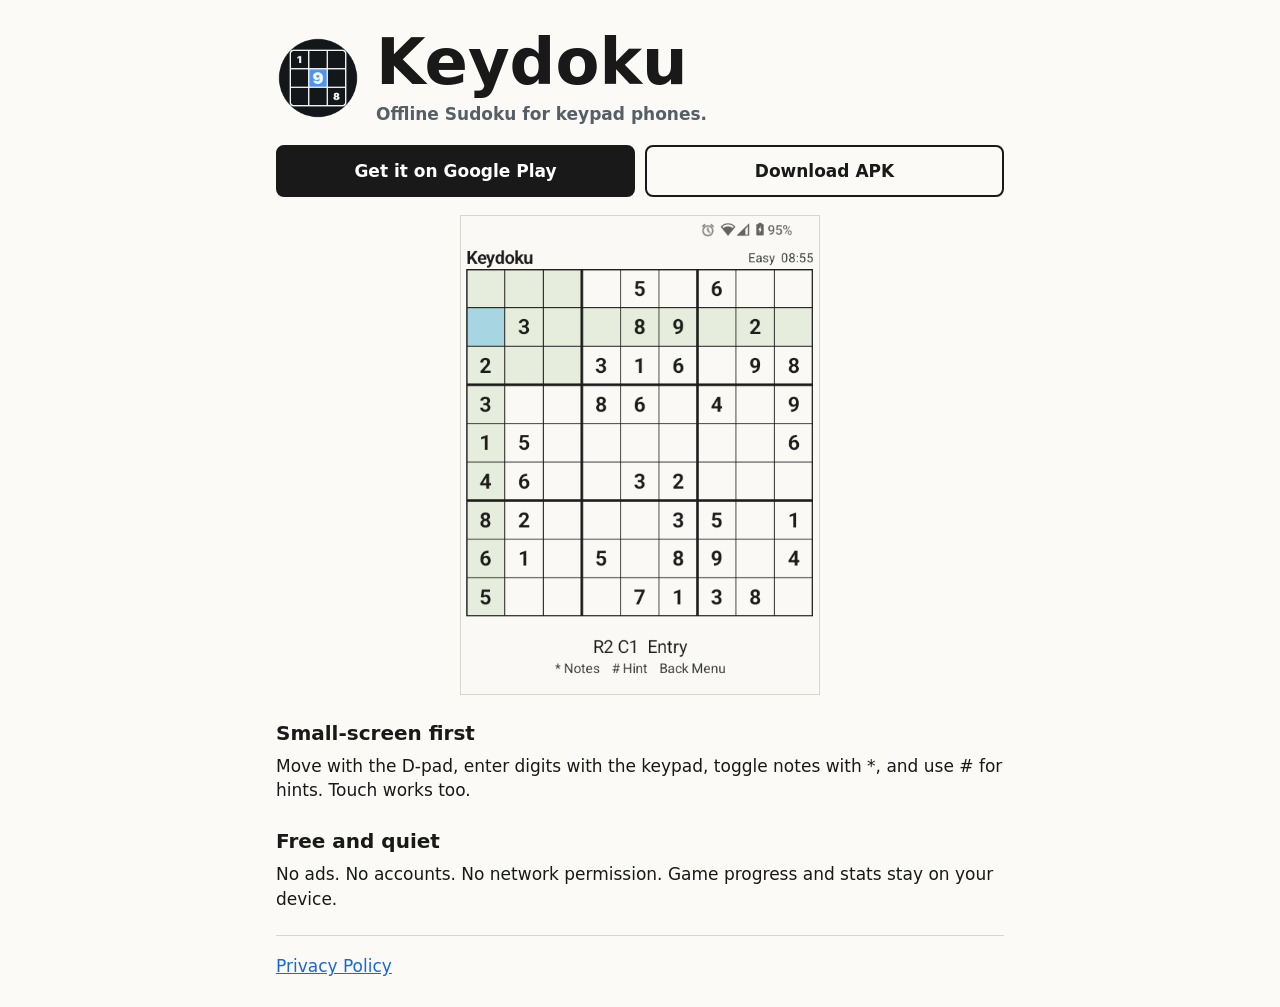
==== keydoku_production/website/index.html @ abfcf635 "Initial Keydoku Android app" ====
<!doctype html>
<html lang="en">
<head>
  <meta charset="utf-8">
  <meta name="viewport" content="width=device-width, initial-scale=1">
  <title>Keydoku - Offline Sudoku for Keypad Phones</title>
  <meta name="description" content="Keydoku is a free offline Sudoku game designed for small Android keypad phones.">
  <link rel="stylesheet" href="styles.css">
</head>
<body>
  <main class="page">
    <section class="hero">
      <img class="icon" src="assets/keydoku-icon.png" alt="Keydoku app icon" width="96" height="96">
      <div>
        <h1>Keydoku</h1>
        <p class="tagline">Offline Sudoku for keypad phones.</p>
      </div>
    </section>

    <div class="actions" aria-label="Download links">
      <a class="button primary" href="https://play.google.com/store/apps/details?id=com.keydoku">Get it on Google Play</a>
      <a class="button" href="downloads/keydoku.apk">Download APK</a>
    </div>

    <img class="screenshot" src="assets/keydoku-board.png" alt="Keydoku Sudoku board on a small phone screen">

    <section class="copy">
      <h2>Small-screen first</h2>
      <p>Move with the D-pad, enter digits with the keypad, toggle notes with *, and use # for hints. Touch works too.</p>

      <h2>Free and quiet</h2>
      <p>No ads. No accounts. No network permission. Game progress and stats stay on your device.</p>
    </section>

    <footer>
      <a href="privacy.html">Privacy Policy</a>
    </footer>
  </main>
</body>
</html>
---- keydoku_production/website/styles.css ----
:root {
  color-scheme: light;
  --ink: #191919;
  --muted: #565f66;
  --paper: #fbfaf7;
  --line: #d8d6cf;
  --blue: #1768df;
}

* {
  box-sizing: border-box;
}

body {
  margin: 0;
  color: var(--ink);
  background: var(--paper);
  font: 17px/1.45 system-ui, -apple-system, BlinkMacSystemFont, "Segoe UI", sans-serif;
}

.page {
  width: min(100%, 760px);
  margin: 0 auto;
  padding: 22px 16px 28px;
}

.hero {
  display: flex;
  align-items: center;
  gap: 16px;
  padding: 8px 0 18px;
}

.icon {
  width: 84px;
  height: 84px;
  border-radius: 50%;
}

h1,
h2,
p {
  margin: 0;
}

h1 {
  font-size: clamp(2.2rem, 10vw, 4rem);
  line-height: 1;
}

h2 {
  margin-top: 24px;
  margin-bottom: 6px;
  font-size: 1.25rem;
}

.tagline {
  margin-top: 8px;
  color: var(--muted);
  font-weight: 650;
}

.actions {
  display: grid;
  grid-template-columns: 1fr 1fr;
  gap: 10px;
  margin: 0 0 18px;
}

.button {
  display: block;
  min-height: 48px;
  padding: 12px 14px;
  border: 2px solid var(--ink);
  border-radius: 8px;
  color: var(--ink);
  text-align: center;
  text-decoration: none;
  font-weight: 800;
}

.button.primary {
  color: white;
  background: var(--ink);
}

.screenshot {
  display: block;
  width: min(100%, 360px);
  margin: 0 auto;
  border: 1px solid var(--line);
}

.copy {
  margin: 20px 0 24px;
}

.copy p,
.text-page p {
  margin-bottom: 16px;
}

.muted,
footer {
  color: var(--muted);
}

a {
  color: var(--blue);
}

footer {
  padding-top: 18px;
  border-top: 1px solid var(--line);
}

.text-page {
  max-width: 720px;
}

.text-page h1 {
  margin: 16px 0 8px;
  font-size: 2rem;
  line-height: 1.12;
}

@media (max-width: 520px) {
  body {
    font-size: 16px;
  }

  .page {
    padding: 14px 12px 22px;
  }

  .hero {
    gap: 12px;
    padding-bottom: 14px;
  }

  .icon {
    width: 64px;
    height: 64px;
  }

  .actions {
    grid-template-columns: 1fr;
  }

  .screenshot {
    width: min(100%, 300px);
  }
}
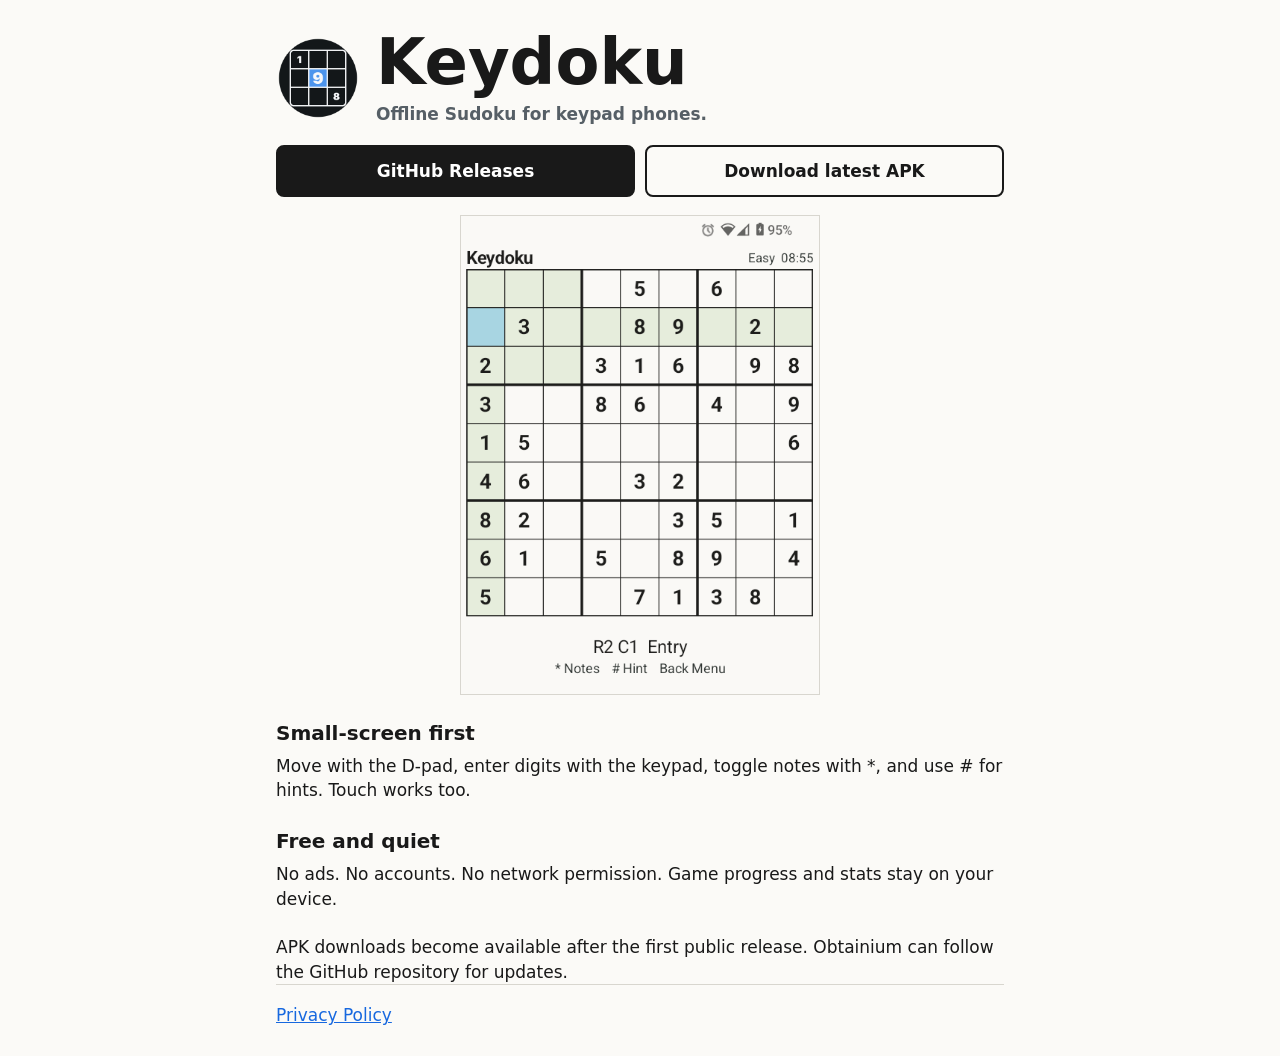
==== commit f433fbdf: "Fix game state bugs and prepare signed GitHub APK releases" ====
--- a/keydoku_production/website/index.html
+++ b/keydoku_production/website/index.html
@@ -18,8 +18,8 @@
     </section>
 
     <div class="actions" aria-label="Download links">
-      <a class="button primary" href="https://play.google.com/store/apps/details?id=com.keydoku">Get it on Google Play</a>
-      <a class="button" href="downloads/keydoku.apk">Download APK</a>
+      <a class="button primary" href="https://github.com/d4mysus/Keydoku/releases">GitHub Releases</a>
+      <a class="button" href="https://github.com/d4mysus/Keydoku/releases/latest/download/keydoku.apk">Download latest APK</a>
     </div>
 
     <img class="screenshot" src="assets/keydoku-board.png" alt="Keydoku Sudoku board on a small phone screen">
@@ -32,6 +32,8 @@
       <p>No ads. No accounts. No network permission. Game progress and stats stay on your device.</p>
     </section>
 
+    <p>APK downloads become available after the first public release. Obtainium can follow the GitHub repository for updates.</p>
+
     <footer>
       <a href="privacy.html">Privacy Policy</a>
     </footer>
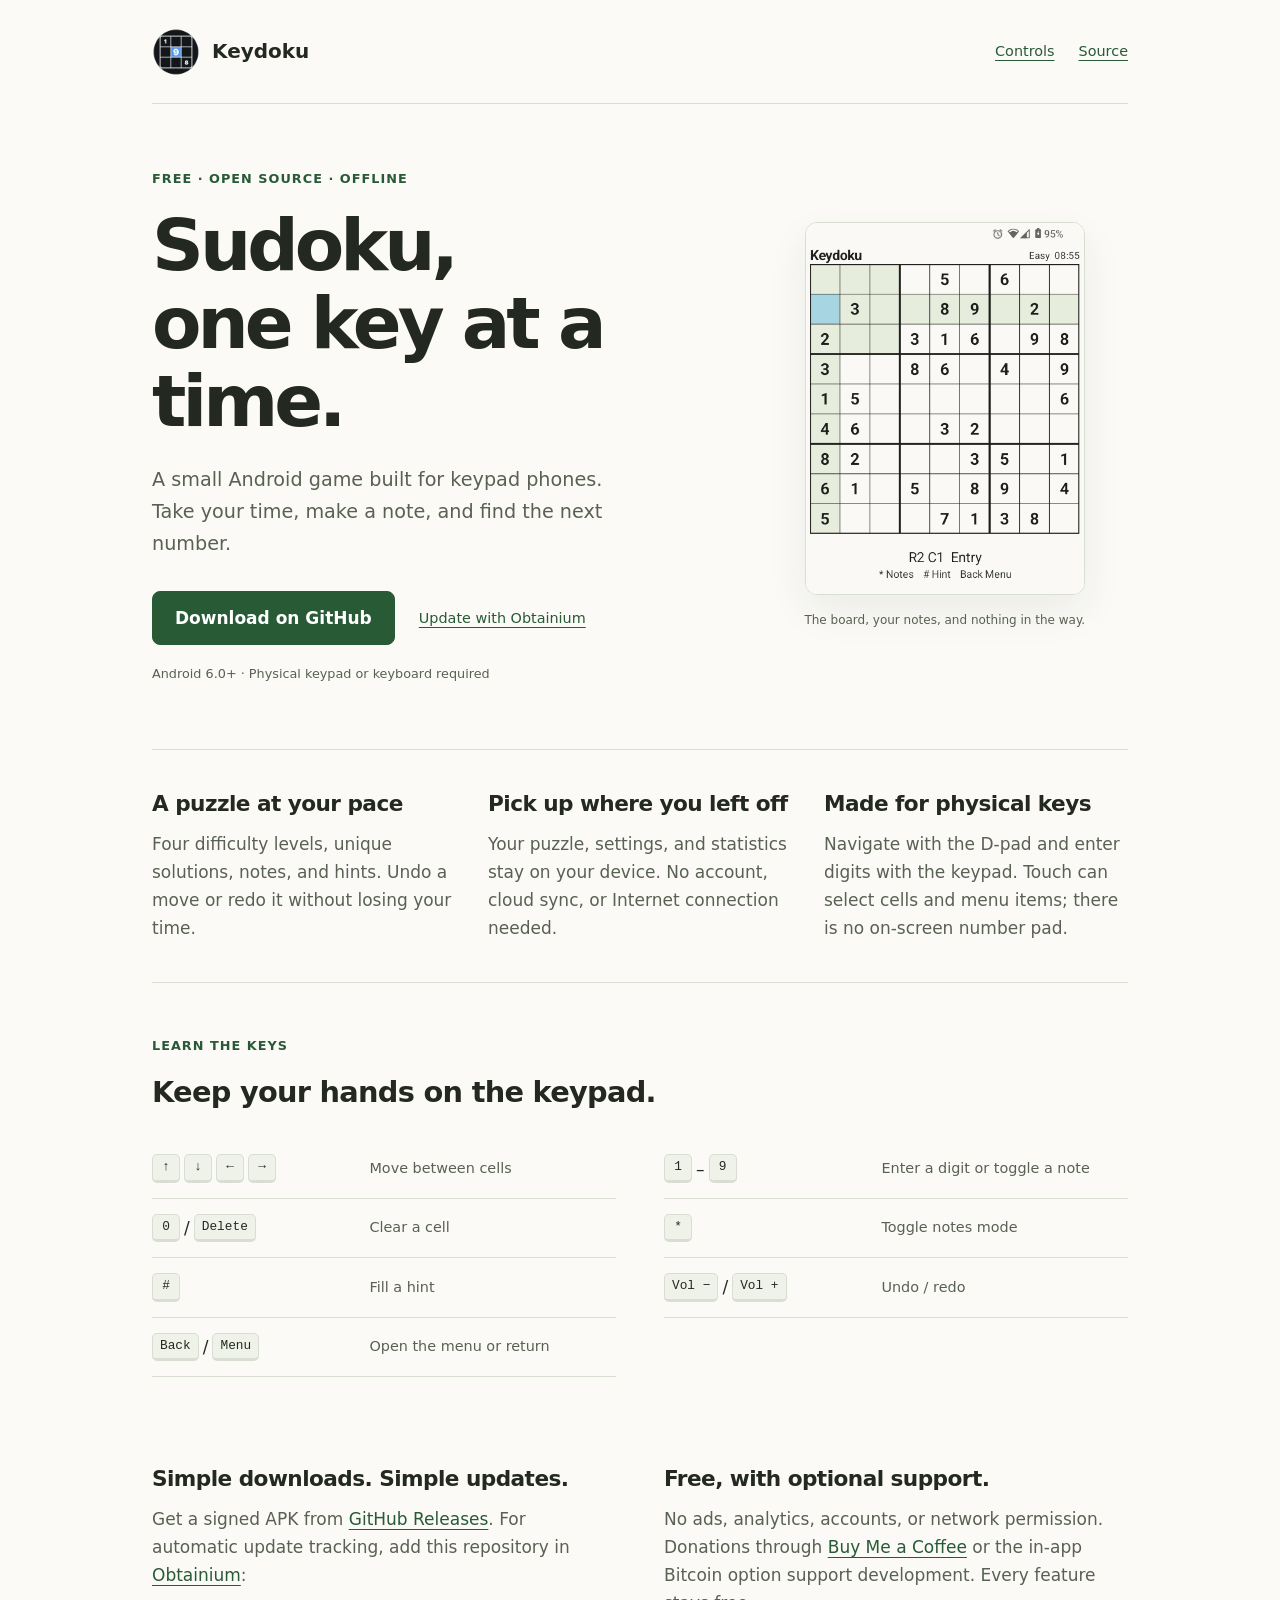
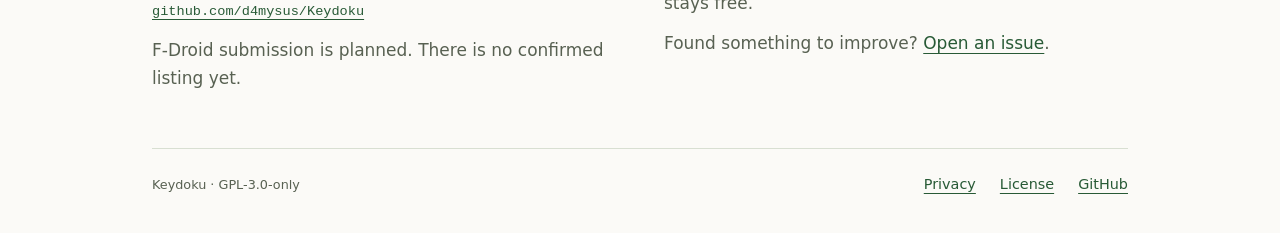
==== commit 07bacf11: "Polish public documentation, website, and release notes" ====
--- a/keydoku_production/website/index.html
+++ b/keydoku_production/website/index.html
@@ -3,40 +3,101 @@
 <head>
   <meta charset="utf-8">
   <meta name="viewport" content="width=device-width, initial-scale=1">
-  <title>Keydoku - Offline Sudoku for Keypad Phones</title>
-  <meta name="description" content="Keydoku is a free offline Sudoku game designed for small Android keypad phones.">
+  <meta name="description" content="Keydoku is free, offline Sudoku for Android keypad phones. Physical controls, saved progress, no ads, and no accounts.">
+  <meta property="og:title" content="Keydoku · Offline Sudoku for keypad phones">
+  <meta property="og:description" content="A small Sudoku game for physical keys. Free, open source, and offline.">
+  <meta property="og:type" content="website">
+  <meta name="theme-color" content="#fbfaf7">
+  <title>Keydoku · Offline Sudoku for keypad phones</title>
+  <link rel="icon" href="assets/keydoku-icon.png" type="image/png">
   <link rel="stylesheet" href="styles.css">
 </head>
 <body>
-  <main class="page">
-    <section class="hero">
-      <img class="icon" src="assets/keydoku-icon.png" alt="Keydoku app icon" width="96" height="96">
-      <div>
-        <h1>Keydoku</h1>
-        <p class="tagline">Offline Sudoku for keypad phones.</p>
-      </div>
-    </section>
+  <a class="skip-link" href="#main">Skip to content</a>
+  <div class="page">
+    <header class="site-header">
+      <a class="brand" href="index.html" aria-label="Keydoku home">
+        <img src="assets/keydoku-icon.png" alt="" width="48" height="48">
+        <span>Keydoku</span>
+      </a>
+      <nav aria-label="Main navigation">
+        <a href="#controls">Controls</a>
+        <a href="https://github.com/d4mysus/Keydoku">Source</a>
+      </nav>
+    </header>
 
-    <div class="actions" aria-label="Download links">
-      <a class="button primary" href="https://github.com/d4mysus/Keydoku/releases">GitHub Releases</a>
-      <a class="button" href="https://github.com/d4mysus/Keydoku/releases/latest/download/keydoku.apk">Download latest APK</a>
-    </div>
+    <main id="main">
+      <section class="hero" aria-labelledby="hero-title">
+        <div class="hero-copy">
+          <p class="eyebrow">Free · Open source · Offline</p>
+          <h1 id="hero-title">Sudoku,<br>one key at a time.</h1>
+          <p class="intro">A small Android game built for keypad phones. Take your time, make a note, and find the next number.</p>
+          <div class="actions">
+            <a class="button primary" href="https://github.com/d4mysus/Keydoku/releases">Download on GitHub</a>
+            <a class="text-link" href="#updates">Update with Obtainium</a>
+          </div>
+          <p class="requirements">Android 6.0+ · Physical keypad or keyboard required</p>
+        </div>
+        <figure class="game-preview">
+          <img class="screenshot" src="assets/keydoku-board.png" alt="Keydoku's Sudoku board showing selected cells, elapsed time, and keypad shortcuts" width="480" height="640">
+          <figcaption>The board, your notes, and nothing in the way.</figcaption>
+        </figure>
+      </section>
 
-    <img class="screenshot" src="assets/keydoku-board.png" alt="Keydoku Sudoku board on a small phone screen">
+      <section class="features" aria-label="Game features">
+        <div>
+          <h2>A puzzle at your pace</h2>
+          <p>Four difficulty levels, unique solutions, notes, and hints. Undo a move or redo it without losing your time.</p>
+        </div>
+        <div>
+          <h2>Pick up where you left off</h2>
+          <p>Your puzzle, settings, and statistics stay on your device. No account, cloud sync, or Internet connection needed.</p>
+        </div>
+        <div>
+          <h2>Made for physical keys</h2>
+          <p>Navigate with the D-pad and enter digits with the keypad. Touch can select cells and menu items; there is no on-screen number pad.</p>
+        </div>
+      </section>
 
-    <section class="copy">
-      <h2>Small-screen first</h2>
-      <p>Move with the D-pad, enter digits with the keypad, toggle notes with *, and use # for hints. Touch works too.</p>
+      <section class="controls-section" id="controls" aria-labelledby="controls-title">
+        <div class="section-heading">
+          <p class="eyebrow">Learn the keys</p>
+          <h2 id="controls-title">Keep your hands on the keypad.</h2>
+        </div>
+        <dl class="controls">
+          <div><dt><kbd>↑</kbd><kbd>↓</kbd><kbd>←</kbd><kbd>→</kbd></dt><dd>Move between cells</dd></div>
+          <div><dt><kbd>1</kbd>–<kbd>9</kbd></dt><dd>Enter a digit or toggle a note</dd></div>
+          <div><dt><kbd>0</kbd> / <kbd>Delete</kbd></dt><dd>Clear a cell</dd></div>
+          <div><dt><kbd>*</kbd></dt><dd>Toggle notes mode</dd></div>
+          <div><dt><kbd>#</kbd></dt><dd>Fill a hint</dd></div>
+          <div><dt><kbd>Vol −</kbd> / <kbd>Vol +</kbd></dt><dd>Undo / redo</dd></div>
+          <div><dt><kbd>Back</kbd> / <kbd>Menu</kbd></dt><dd>Open the menu or return</dd></div>
+        </dl>
+      </section>
 
-      <h2>Free and quiet</h2>
-      <p>No ads. No accounts. No network permission. Game progress and stats stay on your device.</p>
-    </section>
-
-    <p>APK downloads become available after the first public release. Obtainium can follow the GitHub repository for updates.</p>
+      <section class="details" id="updates">
+        <div>
+          <h2>Simple downloads. Simple updates.</h2>
+          <p>Get a signed APK from <a href="https://github.com/d4mysus/Keydoku/releases">GitHub Releases</a>. For automatic update tracking, add this repository in <a href="https://github.com/ImranR98/Obtainium">Obtainium</a>:</p>
+          <p class="source-url"><a href="https://github.com/d4mysus/Keydoku">github.com/d4mysus/Keydoku</a></p>
+          <p class="muted">F-Droid submission is planned. There is no confirmed listing yet.</p>
+        </div>
+        <div>
+          <h2>Free, with optional support.</h2>
+          <p>No ads, analytics, accounts, or network permission. Donations through <a href="https://buymeacoffee.com/d4mysus">Buy Me a Coffee</a> or the in-app Bitcoin option support development. Every feature stays free.</p>
+          <p>Found something to improve? <a href="https://github.com/d4mysus/Keydoku/issues">Open an issue</a>.</p>
+        </div>
+      </section>
+    </main>
 
     <footer>
-      <a href="privacy.html">Privacy Policy</a>
+      <span>Keydoku · GPL-3.0-only</span>
+      <nav aria-label="Footer navigation">
+        <a href="privacy.html">Privacy</a>
+        <a href="https://github.com/d4mysus/Keydoku/blob/main/LICENSE">License</a>
+        <a href="https://github.com/d4mysus/Keydoku">GitHub</a>
+      </nav>
     </footer>
-  </main>
+  </div>
 </body>
 </html>
--- a/keydoku_production/website/styles.css
+++ b/keydoku_production/website/styles.css
@@ -1,153 +1,88 @@
 :root {
   color-scheme: light;
-  --ink: #191919;
-  --muted: #565f66;
+  --ink: #232920;
+  --muted: #586152;
   --paper: #fbfaf7;
-  --line: #d8d6cf;
-  --blue: #1768df;
+  --line: #d8dfd2;
+  --accent: #285a36;
+  --soft: #eef2e8;
 }
 
-* {
-  box-sizing: border-box;
-}
-
+* { box-sizing: border-box; }
+html { scroll-padding-top: 24px; }
 body {
   margin: 0;
   color: var(--ink);
   background: var(--paper);
-  font: 17px/1.45 system-ui, -apple-system, BlinkMacSystemFont, "Segoe UI", sans-serif;
+  font: 17px/1.65 system-ui, -apple-system, BlinkMacSystemFont, "Segoe UI", sans-serif;
+}
+a { color: var(--accent); text-underline-offset: 4px; }
+a:hover { text-decoration-thickness: 2px; }
+a:focus-visible { outline: 3px solid var(--accent); outline-offset: 5px; }
+h1, h2, p, figure { margin: 0; }
+h1 { font-size: clamp(2.6rem, 6vw, 4.5rem); line-height: 1.08; letter-spacing: -0.055em; font-weight: 750; }
+h2 { font-size: 1.35rem; line-height: 1.3; letter-spacing: -0.025em; }
+.page { width: min(100%, 1040px); margin: auto; padding: 0 32px; }
+.site-header, footer { display: flex; align-items: center; justify-content: space-between; gap: 24px; }
+.site-header { min-height: 104px; border-bottom: 1px solid var(--line); }
+.brand { display: inline-flex; align-items: center; gap: 12px; color: var(--ink); font-size: 1.25rem; font-weight: 750; text-decoration: none; }
+.brand img { border-radius: 12px; }
+nav { display: flex; flex-wrap: wrap; gap: 24px; }
+nav a { font-size: 0.9rem; }
+.hero { display: grid; grid-template-columns: 1.5fr 1fr; align-items: center; gap: 60px; padding: 64px 0; }
+.eyebrow { color: var(--accent); font-size: 0.8rem; font-weight: 750; letter-spacing: 0.08em; text-transform: uppercase; margin-bottom: 18px; }
+.intro { max-width: 480px; color: var(--muted); font-size: 1.2rem; margin-top: 24px; }
+.actions { display: flex; flex-wrap: wrap; align-items: center; gap: 18px 24px; margin-top: 32px; }
+.button { display: inline-flex; align-items: center; justify-content: center; gap: 20px; min-height: 48px; padding: 12px 22px; border: 1px solid var(--accent); border-radius: 8px; text-decoration: none; font-weight: 700; }
+.button.primary { background: var(--accent); color: #fff; }
+.button.primary:hover { background: #214a2c; }
+.text-link { font-size: 0.9rem; }
+.requirements { color: var(--muted); font-size: 0.8rem; margin-top: 18px; }
+.game-preview { text-align: center; }
+.screenshot { display: block; max-width: 100%; width: 280px; height: auto; margin: auto; border: 1px solid var(--line); border-radius: 12px; box-shadow: 0 16px 40px #23292012; }
+figcaption { color: var(--muted); font-size: 0.75rem; margin-top: 16px; }
+.features { display: grid; grid-template-columns: repeat(3, 1fr); gap: 32px; padding: 40px 0; border-top: 1px solid var(--line); border-bottom: 1px solid var(--line); }
+.features p, .details p { margin-top: 12px; color: var(--muted); }
+.controls-section { padding: 52px 0; }
+.section-heading h2 { font-size: 1.8rem; }
+.controls { display: grid; grid-template-columns: repeat(2, 1fr); gap: 0 48px; margin: 28px 0 0; }
+.controls > div { display: grid; grid-template-columns: minmax(155px, 1fr) 1.2fr; align-items: center; gap: 12px; padding: 15px 0; border-bottom: 1px solid var(--line); }
+.controls dt { display: flex; flex-wrap: wrap; align-items: center; gap: 4px; }
+.controls dd { margin: 0; font-size: 0.9rem; color: var(--muted); }
+kbd { display: inline-block; min-width: 28px; padding: 2px 7px; border: 1px solid var(--line); border-bottom-width: 3px; border-radius: 5px; background: var(--soft); text-align: center; font: 0.8rem/1.6 ui-monospace, monospace; white-space: nowrap; }
+.details { display: grid; grid-template-columns: repeat(2, 1fr); gap: 48px; padding: 36px 0 56px; }
+.source-url { overflow-wrap: anywhere; font-family: ui-monospace, monospace; font-size: 0.85rem; }
+.muted { color: var(--muted); }
+footer { padding: 24px 0 36px; border-top: 1px solid var(--line); font-size: 0.8rem; color: var(--muted); }
+.text-page { max-width: 760px; padding: 40px 24px 64px; }
+.text-page h1 { margin: 28px 0 12px; font-size: 2.3rem; letter-spacing: -0.03em; }
+.text-page h2 { margin: 32px 0 12px; }
+.text-page p { margin-bottom: 16px; }
+.back-link { font-size: 0.9rem; }
+.skip-link { position: absolute; left: 16px; top: 12px; transform: translateY(-150%); padding: 8px 16px; background: var(--paper); z-index: 1; }
+.skip-link:focus { transform: none; }
+
+@media (max-width: 800px) {
+  .hero { gap: 28px; padding: 48px 0; }
+  .controls { grid-template-columns: 1fr; }
+  .controls > div { grid-template-columns: 180px 1fr; }
+  .features { gap: 20px; }
 }
 
-.page {
-  width: min(100%, 760px);
-  margin: 0 auto;
-  padding: 22px 16px 28px;
+@media (max-width: 600px) {
+  body { font-size: 16px; }
+  .page { padding: 0 20px; }
+  .site-header { min-height: 88px; gap: 16px; }
+  nav { gap: 16px; }
+  .brand { font-size: 1.1rem; gap: 8px; }
+  .brand img { width: 36px; height: 36px; }
+  .hero { grid-template-columns: 1fr; gap: 36px; padding: 36px 0; }
+  .intro { font-size: 1.1rem; }
+  .features, .details { grid-template-columns: 1fr; gap: 28px; }
+  .controls-section { padding: 36px 0; }
+  .section-heading h2 { font-size: 1.5rem; }
+  .controls > div { grid-template-columns: 145px 1fr; gap: 8px; }
+  .details { padding: 16px 0 36px; }
+  footer { flex-direction: column; align-items: flex-start; gap: 12px; }
+  .text-page { padding: 28px 20px 48px; }
 }
-
-.hero {
-  display: flex;
-  align-items: center;
-  gap: 16px;
-  padding: 8px 0 18px;
-}
-
-.icon {
-  width: 84px;
-  height: 84px;
-  border-radius: 50%;
-}
-
-h1,
-h2,
-p {
-  margin: 0;
-}
-
-h1 {
-  font-size: clamp(2.2rem, 10vw, 4rem);
-  line-height: 1;
-}
-
-h2 {
-  margin-top: 24px;
-  margin-bottom: 6px;
-  font-size: 1.25rem;
-}
-
-.tagline {
-  margin-top: 8px;
-  color: var(--muted);
-  font-weight: 650;
-}
-
-.actions {
-  display: grid;
-  grid-template-columns: 1fr 1fr;
-  gap: 10px;
-  margin: 0 0 18px;
-}
-
-.button {
-  display: block;
-  min-height: 48px;
-  padding: 12px 14px;
-  border: 2px solid var(--ink);
-  border-radius: 8px;
-  color: var(--ink);
-  text-align: center;
-  text-decoration: none;
-  font-weight: 800;
-}
-
-.button.primary {
-  color: white;
-  background: var(--ink);
-}
-
-.screenshot {
-  display: block;
-  width: min(100%, 360px);
-  margin: 0 auto;
-  border: 1px solid var(--line);
-}
-
-.copy {
-  margin: 20px 0 24px;
-}
-
-.copy p,
-.text-page p {
-  margin-bottom: 16px;
-}
-
-.muted,
-footer {
-  color: var(--muted);
-}
-
-a {
-  color: var(--blue);
-}
-
-footer {
-  padding-top: 18px;
-  border-top: 1px solid var(--line);
-}
-
-.text-page {
-  max-width: 720px;
-}
-
-.text-page h1 {
-  margin: 16px 0 8px;
-  font-size: 2rem;
-  line-height: 1.12;
-}
-
-@media (max-width: 520px) {
-  body {
-    font-size: 16px;
-  }
-
-  .page {
-    padding: 14px 12px 22px;
-  }
-
-  .hero {
-    gap: 12px;
-    padding-bottom: 14px;
-  }
-
-  .icon {
-    width: 64px;
-    height: 64px;
-  }
-
-  .actions {
-    grid-template-columns: 1fr;
-  }
-
-  .screenshot {
-    width: min(100%, 300px);
-  }
-}
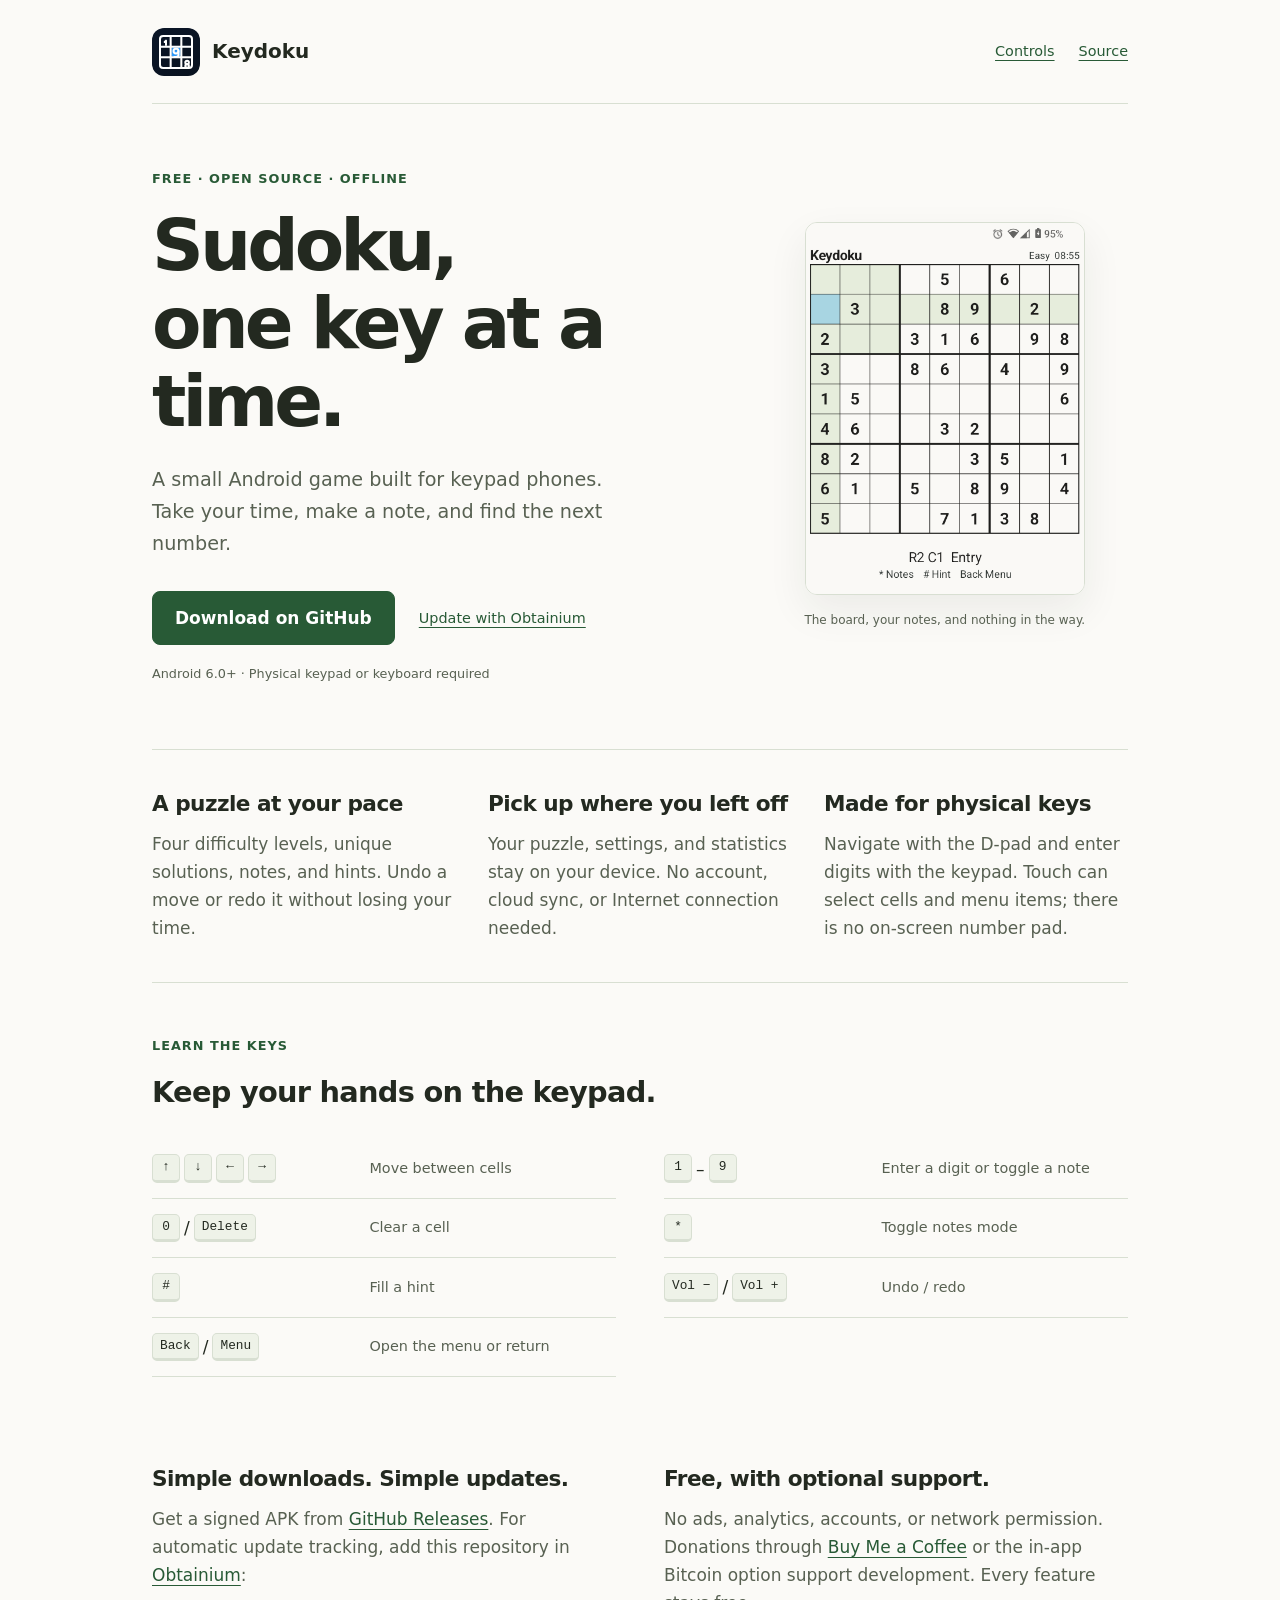
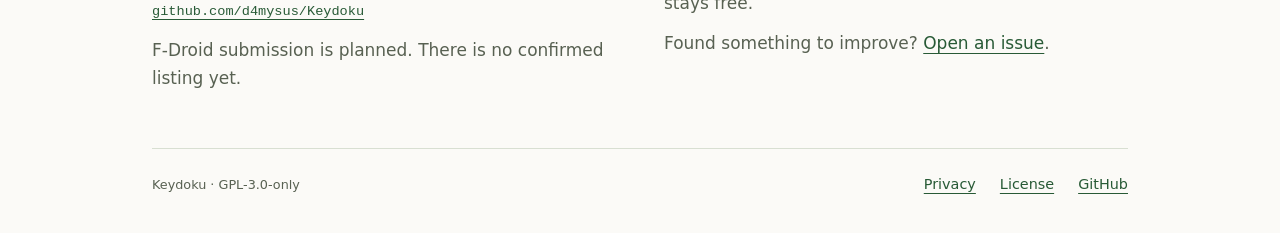
==== commit 999f4f08: "Apply supplied launcher icon pack and SVG website branding" ====
--- a/keydoku_production/website/index.html
+++ b/keydoku_production/website/index.html
@@ -9,7 +9,9 @@
   <meta property="og:type" content="website">
   <meta name="theme-color" content="#fbfaf7">
   <title>Keydoku · Offline Sudoku for keypad phones</title>
-  <link rel="icon" href="assets/keydoku-icon.png" type="image/png">
+  <link rel="icon" href="assets/keydoku-icon.svg" type="image/svg+xml">
+  <link rel="alternate icon" href="assets/keydoku-icon.png" type="image/png">
+  <link rel="apple-touch-icon" href="assets/keydoku-icon.png">
   <link rel="stylesheet" href="styles.css">
 </head>
 <body>
@@ -17,7 +19,7 @@
   <div class="page">
     <header class="site-header">
       <a class="brand" href="index.html" aria-label="Keydoku home">
-        <img src="assets/keydoku-icon.png" alt="" width="48" height="48">
+        <img src="assets/keydoku-icon.svg" alt="" width="48" height="48">
         <span>Keydoku</span>
       </a>
       <nav aria-label="Main navigation">
